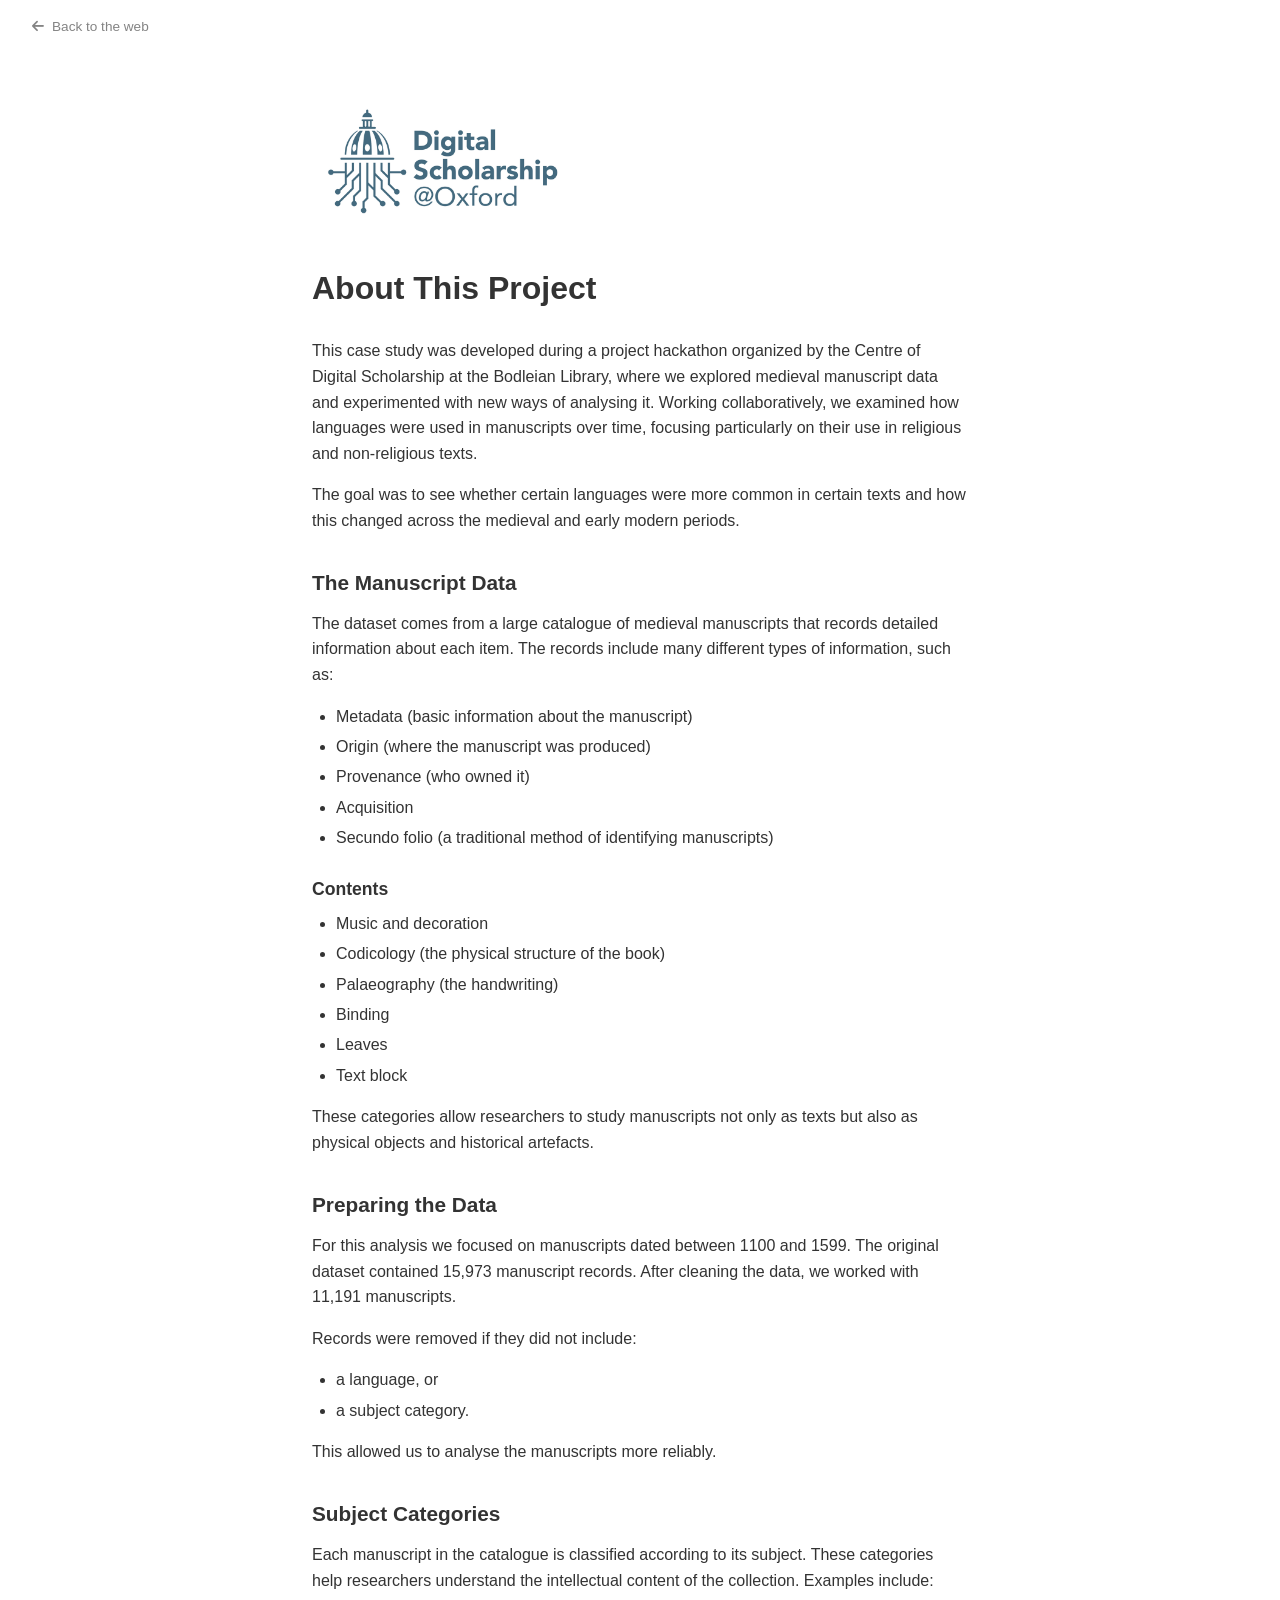
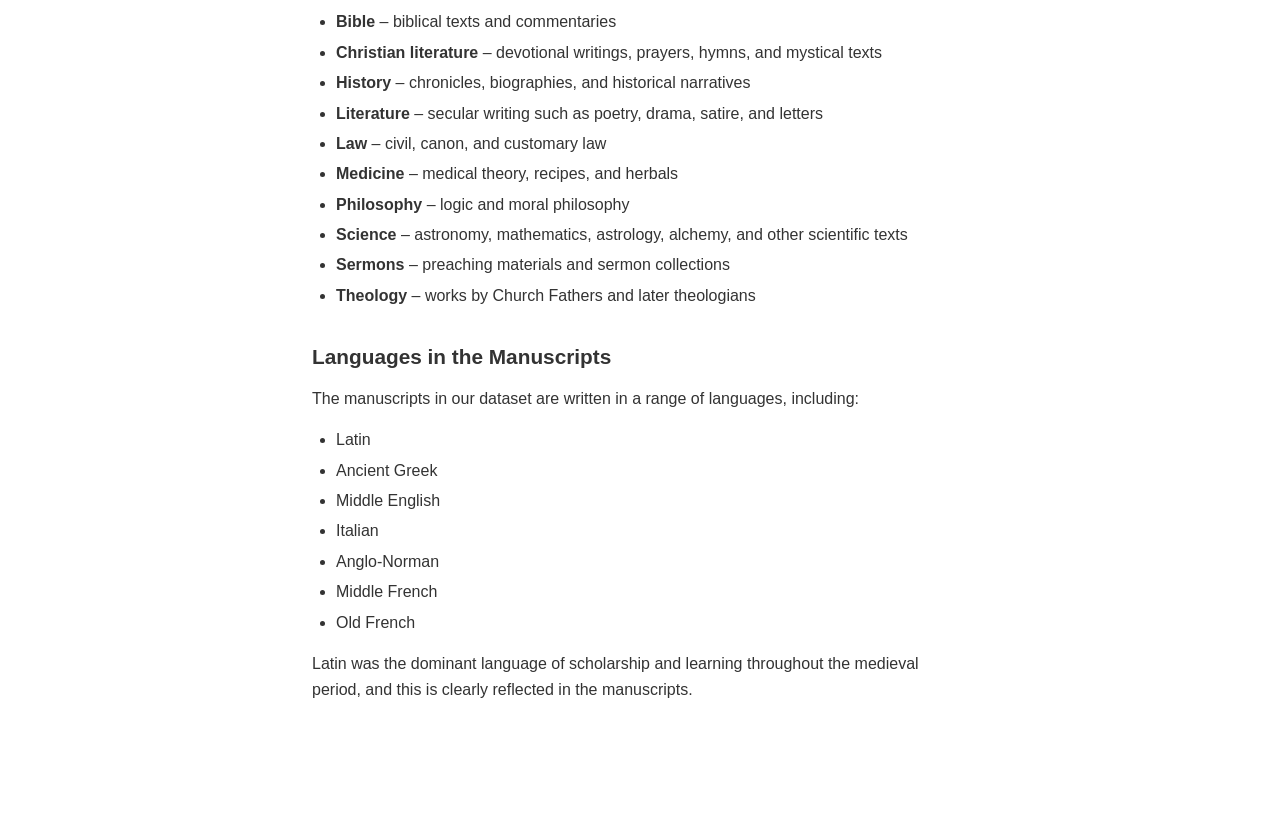
==== about.html @ 06410623 "web inicial" ====
<!DOCTYPE html>
<html lang="en">
<head>
  <meta charset="UTF-8" />
  <meta name="viewport" content="width=device-width, initial-scale=1.0" />
  <title>About – Languages of Knowledge</title>
  <link rel="stylesheet" href="https://cdnjs.cloudflare.com/ajax/libs/font-awesome/6.4.0/css/all.min.css" />
  <link rel="stylesheet" href="style.css" />
</head>
<body>

  <!-- BACK BUTTON -->
  <a href="index.html" class="back-link">
    <i class="fa-solid fa-arrow-left" aria-hidden="true"></i>
    Back to the web
  </a>

  <section id="info">
    <div class="intro-content">

      <img src="data/logo.png" alt="Digital Scholarship @Oxford" class="about-logo" />

      <h1>About This Project</h1>
      <p>
        This case study was developed during a project hackathon organized by the Centre of Digital Scholarship at the Bodleian Library, where we explored medieval manuscript data and experimented with new ways of analysing it. Working collaboratively, we examined how languages were used in manuscripts over time, focusing particularly on their use in religious and non-religious texts.
      </p>
      <p>
        The goal was to see whether certain languages were more common in certain texts and how this changed across the medieval and early modern periods.
      </p>

      <h2>The Manuscript Data</h2>
      <p>
        The dataset comes from a large catalogue of medieval manuscripts that records detailed information about each item. The records include many different types of information, such as:
      </p>
      <ul>
        <li>Metadata (basic information about the manuscript)</li>
        <li>Origin (where the manuscript was produced)</li>
        <li>Provenance (who owned it)</li>
        <li>Acquisition</li>
        <li>Secundo folio (a traditional method of identifying manuscripts)</li>
      </ul>

      <h3>Contents</h3>
      <ul>
        <li>Music and decoration</li>
        <li>Codicology (the physical structure of the book)</li>
        <li>Palaeography (the handwriting)</li>
        <li>Binding</li>
        <li>Leaves</li>
        <li>Text block</li>
      </ul>
      <p>These categories allow researchers to study manuscripts not only as texts but also as physical objects and historical artefacts.</p>

      <h2>Preparing the Data</h2>
      <p>For this analysis we focused on manuscripts dated between 1100 and 1599. The original dataset contained 15,973 manuscript records. After cleaning the data, we worked with 11,191 manuscripts.</p>
      <p>Records were removed if they did not include:</p>
      <ul>
        <li>a language, or</li>
        <li>a subject category.</li>
      </ul>
      <p>This allowed us to analyse the manuscripts more reliably.</p>

      <h2>Subject Categories</h2>
      <p>Each manuscript in the catalogue is classified according to its subject. These categories help researchers understand the intellectual content of the collection. Examples include:</p>
      <ul>
        <li><strong>Bible</strong> – biblical texts and commentaries</li>
        <li><strong>Christian literature</strong> – devotional writings, prayers, hymns, and mystical texts</li>
        <li><strong>History</strong> – chronicles, biographies, and historical narratives</li>
        <li><strong>Literature</strong> – secular writing such as poetry, drama, satire, and letters</li>
        <li><strong>Law</strong> – civil, canon, and customary law</li>
        <li><strong>Medicine</strong> – medical theory, recipes, and herbals</li>
        <li><strong>Philosophy</strong> – logic and moral philosophy</li>
        <li><strong>Science</strong> – astronomy, mathematics, astrology, alchemy, and other scientific texts</li>
        <li><strong>Sermons</strong> – preaching materials and sermon collections</li>
        <li><strong>Theology</strong> – works by Church Fathers and later theologians</li>
      </ul>

      <h2>Languages in the Manuscripts</h2>
      <p>The manuscripts in our dataset are written in a range of languages, including:</p>
      <ul>
        <li>Latin</li>
        <li>Ancient Greek</li>
        <li>Middle English</li>
        <li>Italian</li>
        <li>Anglo-Norman</li>
        <li>Middle French</li>
        <li>Old French</li>
      </ul>
      <p>Latin was the dominant language of scholarship and learning throughout the medieval period, and this is clearly reflected in the manuscripts.</p>

    </div>
  </section>

</body>
</html>
---- style.css ----
/* ═══════════════════════════
   RESET Y BASE
═══════════════════════════ */

* {
  margin: 0;
  padding: 0;
  box-sizing: border-box;
}

/* variables de color */
:root {
  --color-bg: #ffffff;
  --color-text: #333333;

html { font-size: 16px; }

body {
  font-family: sans-serif, system-ui, -apple-system, BlinkMacSystemFont, 'Segoe UI', Roboto, Oxygen, Ubuntu, Cantarell, 'Open Sans', 'Helvetica Neue', sans-serif;
  background: var(--color-bg);
  color: var(--color-text);
  line-height: 1.6;
}

a     { color: inherit; }
img   { max-width: 100%; display: block; }


/* ═══════════════════════════
   HERO
═══════════════════════════ */

#hero {
  position: relative;
  height: 100vh;
  display: flex;
  align-items: center;
  justify-content: center;
  text-align: center;
  padding: 2rem;
  background: var(--color-text);
  color: var(--color-bg);
}

.hero-content  { max-width: 640px; }

.hero-label {
  font-size: 0.85rem;
  letter-spacing: 0.1em;
  text-transform: uppercase;
  opacity: 0.6;
  margin-bottom: 1rem;
}

#hero h1 {
  font-size: 3rem;
  margin-bottom: 1rem;
}

.hero-description {
  font-size: 1rem;
  line-height: 1.5;
  max-width: 36rem;
  margin: 0 auto 2rem;
  opacity: 0.8;
  text-align: center;
}

.hero-arrow {
  position: absolute;
  bottom: 3rem;
  left: 50%;
  transform: translateX(-50%);
  display: flex;
  flex-direction: column;
  align-items: center;
  gap: 0.5rem;
}

.arrow-label {
  color: #ffffff;
  font-size: 0.75rem;
  opacity: 0.5;
  text-transform: uppercase;
  letter-spacing: 0.05em;
}

.arrow-bounce {
  display: block;
  width: 1.2rem;
  height: 1.2rem;
  border-right: 2px solid rgba(255,255,255,0.6);
  border-bottom: 2px solid rgba(255,255,255,0.6);
  transform: rotate(45deg);
}




.hero-about-btn {
  display: inline-block;
  margin: 1rem 0 1.5rem;
  padding: 0.45rem 1.1rem;
  border: 1px solid rgba(255,255,255,0.5);
  border-radius: 2rem;
  font-size: 0.8rem;
  letter-spacing: 0.04em;
  color: #ffffff;
  text-decoration: none;
  transition: background 0.2s, border-color 0.2s;
}

.hero-about-btn:hover {
  background: rgba(255,255,255,0.1);
  border-color: #ffffff;
}

/* about */

.back-link {
  display: inline-flex;
  align-items: center;
  gap: 0.5rem;
  padding: 1rem 2rem;
  font-size: 0.85rem;
  color: var(--color-text);
  text-decoration: none;
  opacity: 0.6;
  transition: opacity 0.2s;
}

.back-link:hover { opacity: 1; }

#info {
  max-width: 720px;
  margin: 0 auto;
  padding: 3rem 2rem 6rem;
}

#info h1 { font-size: 2rem; margin-bottom: 1.5rem; }
#info h2 { font-size: 1.3rem; margin: 2rem 0 0.75rem; }
#info h3 { font-size: 1.1rem; margin: 1.5rem 0 0.5rem; }
#info p  { margin-bottom: 1rem; }
#info ul { margin: 0.5rem 0 1rem 1.5rem; }
#info li { margin-bottom: 0.3rem; }

.about-logo {
  display: block;
  max-width: 260px;
  margin: 0 0 2.5rem;
}


#scroll-container {
  display: flex;
  align-items: flex-start;
}

/* Columna izquierda */
#steps {
  width: 40%;
  padding: 0 2rem 0 3rem;
}

/* Columna derecha: sticky */
#graphic {
  width: 60%;
  position: sticky;
  top: 0;
  height: 100vh;
  display: flex;
  align-items: center;
  justify-content: center;
}


/*   STEPS */

.step {
  min-height: 85vh;
  display: flex;
  align-items: center;
}

.step-content {
  padding: 1.5rem 2rem;
  transition: border-color 0.3s ease;
}

.step-content.active {
  border-left-color: #222222;
}

.step-content h2 {
  font-size: 1.3rem;
  margin-bottom: 0.75rem;
}

.step-content p {
  font-size: 0.95rem;
  opacity: 0.85;
}

#chart-panel {
  display: flex;
  flex-direction: column;
  align-items: center;
  justify-content: center;
  width: 100%;
  height: 100%;
  padding: 2rem;
}

#chart-display {
  display: flex;
  align-items: center;
  justify-content: center;
  width: 100%;
  flex: 1;
}

#chart-display img,
#chart-display object {
  max-height: 75vh;
  width: 100%;
  object-fit: contain;
  transition: opacity 0.3s ease;
}

#chart-img {
  max-height: 75vh;
  width: auto;
  object-fit: contain;
  transition: opacity 0.3s ease;
}

#chart-caption {
  margin-top: 1rem;
  font-size: 0.8rem;
  opacity: 0.55;
  text-align: center;
  max-width: 480px;
}


/* 
   FOOTER */

#footer {
  padding: 4rem 3rem;
  text-align: center;
  background: #111111;
  color: #ffffff;
  font-size: 0.9rem;
  line-height: 1.8;
}

#footer a {
  color: #ffffff;
  text-decoration: underline;
}

.footer-desc {
  max-width: 560px;
  margin: 0 auto 1.2rem;
  opacity: 0.75;
  font-size: 0.9rem;
}

.footer-team {
  font-size: 0.85rem;
  opacity: 0.5;
  letter-spacing: 0.02em;
  margin-bottom: 1.2rem;
}

.footer-link {
  margin-bottom: 1.2rem;
}

.footer-link a {
  display: inline-flex;
  align-items: center;
  gap: 0.4rem;
  text-decoration: none;
  border: 1px solid rgba(255,255,255,0.3);
  border-radius: 2rem;
  padding: 0.35rem 1rem;
  font-size: 0.85rem;
  transition: border-color 0.2s;
}

.footer-link a:hover {
  border-color: #ffffff;
}

.footer-credit {
  opacity: 0.3;
  font-size: 0.75rem;
}


/* responsive */

@media (max-width: 768px) {
  #scroll-container { flex-direction: column; }
  #steps, #graphic  { width: 100%; }
  #graphic          { position: relative; height: 60vh; }
}
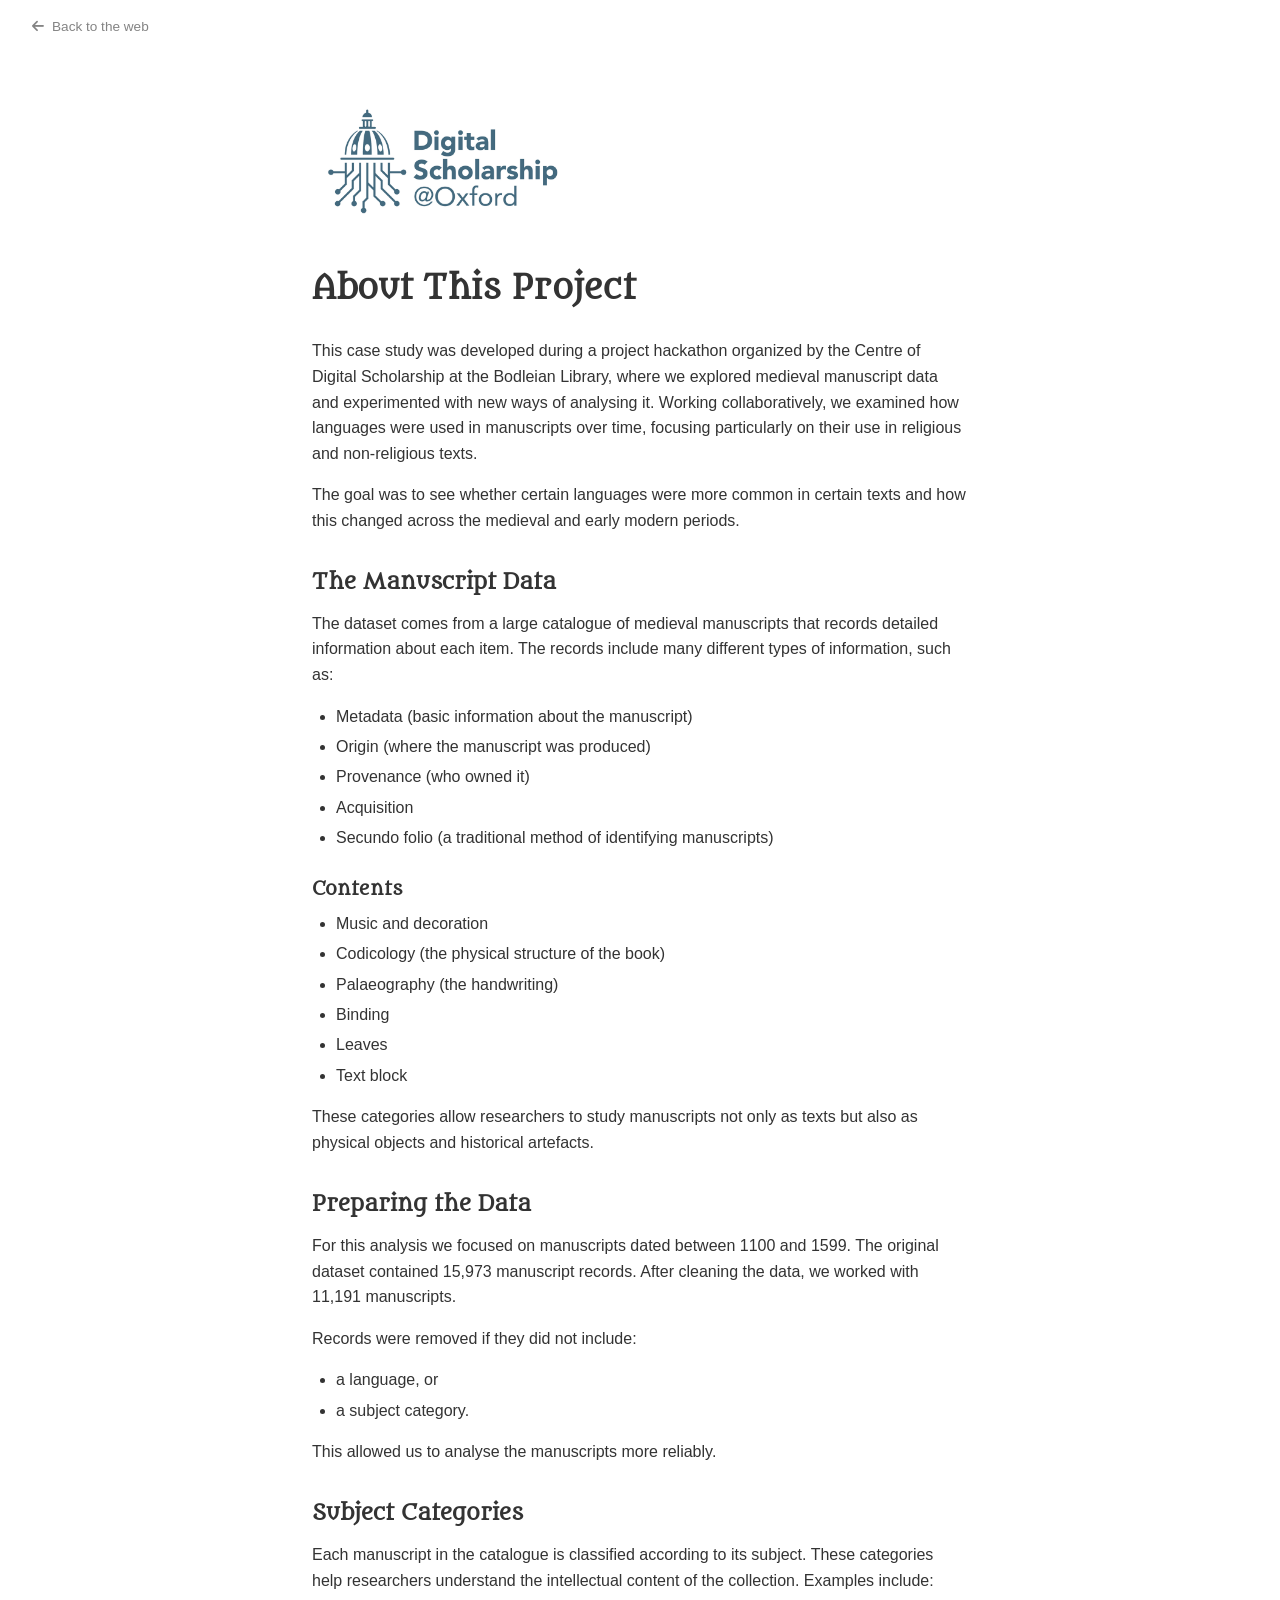
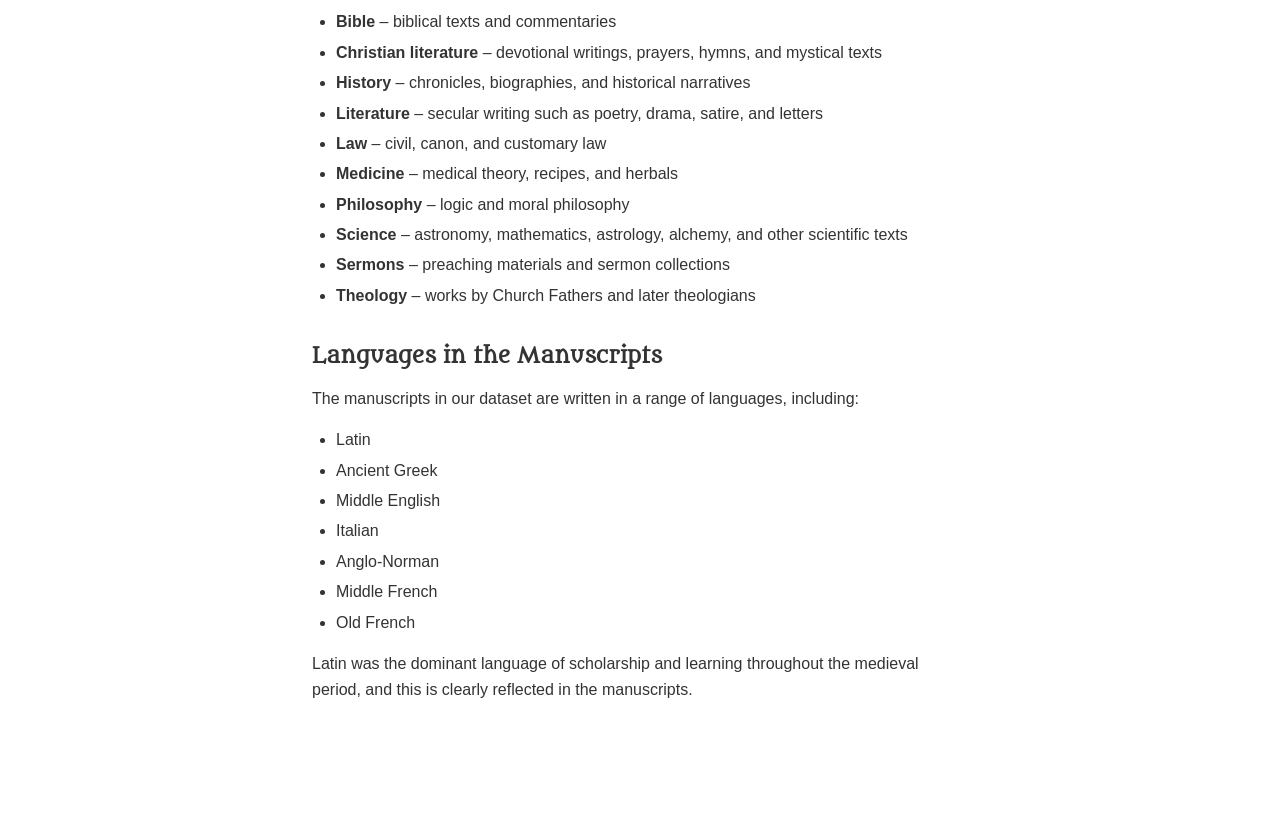
==== commit 2b9701a7: "v2" ====
--- a/about.html
+++ b/about.html
@@ -4,6 +4,9 @@
   <meta charset="UTF-8" />
   <meta name="viewport" content="width=device-width, initial-scale=1.0" />
   <title>About – Languages of Knowledge</title>
+  <link rel="preconnect" href="https://fonts.googleapis.com">
+  <link rel="preconnect" href="https://fonts.gstatic.com" crossorigin>
+  <link href="https://fonts.googleapis.com/css2?family=Metamorphous&display=swap" rel="stylesheet">
   <link rel="stylesheet" href="https://cdnjs.cloudflare.com/ajax/libs/font-awesome/6.4.0/css/all.min.css" />
   <link rel="stylesheet" href="style.css" />
 </head>
--- a/style.css
+++ b/style.css
@@ -12,14 +12,19 @@
 :root {
   --color-bg: #ffffff;
   --color-text: #333333;
+}
 
 html { font-size: 16px; }
 
 body {
-  font-family: sans-serif, system-ui, -apple-system, BlinkMacSystemFont, 'Segoe UI', Roboto, Oxygen, Ubuntu, Cantarell, 'Open Sans', 'Helvetica Neue', sans-serif;
+  font-family: 'Segoe UI', Roboto, 'Helvetica Neue', Arial, sans-serif;
   background: var(--color-bg);
   color: var(--color-text);
   line-height: 1.6;
+}
+
+h1, h2, h3, h4 {
+  font-family: 'Metamorphous', serif;
 }
 
 a     { color: inherit; }
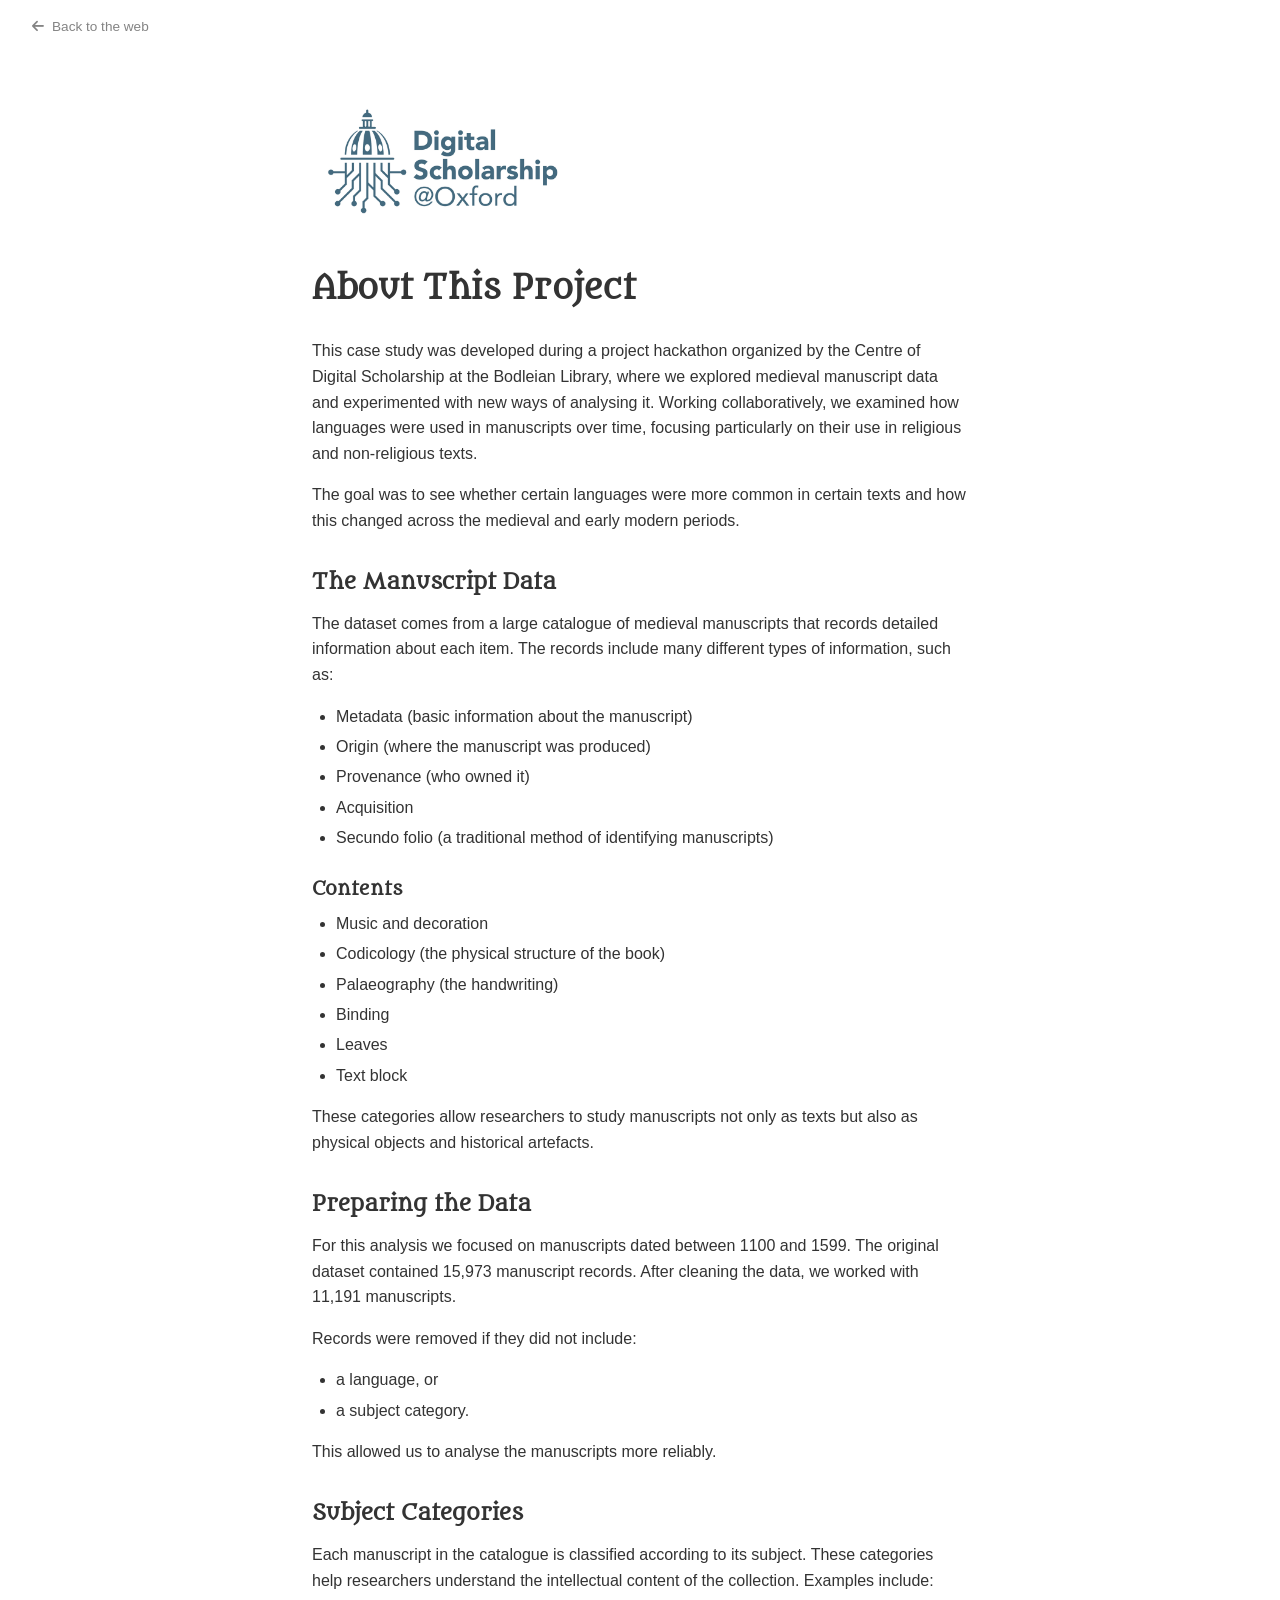
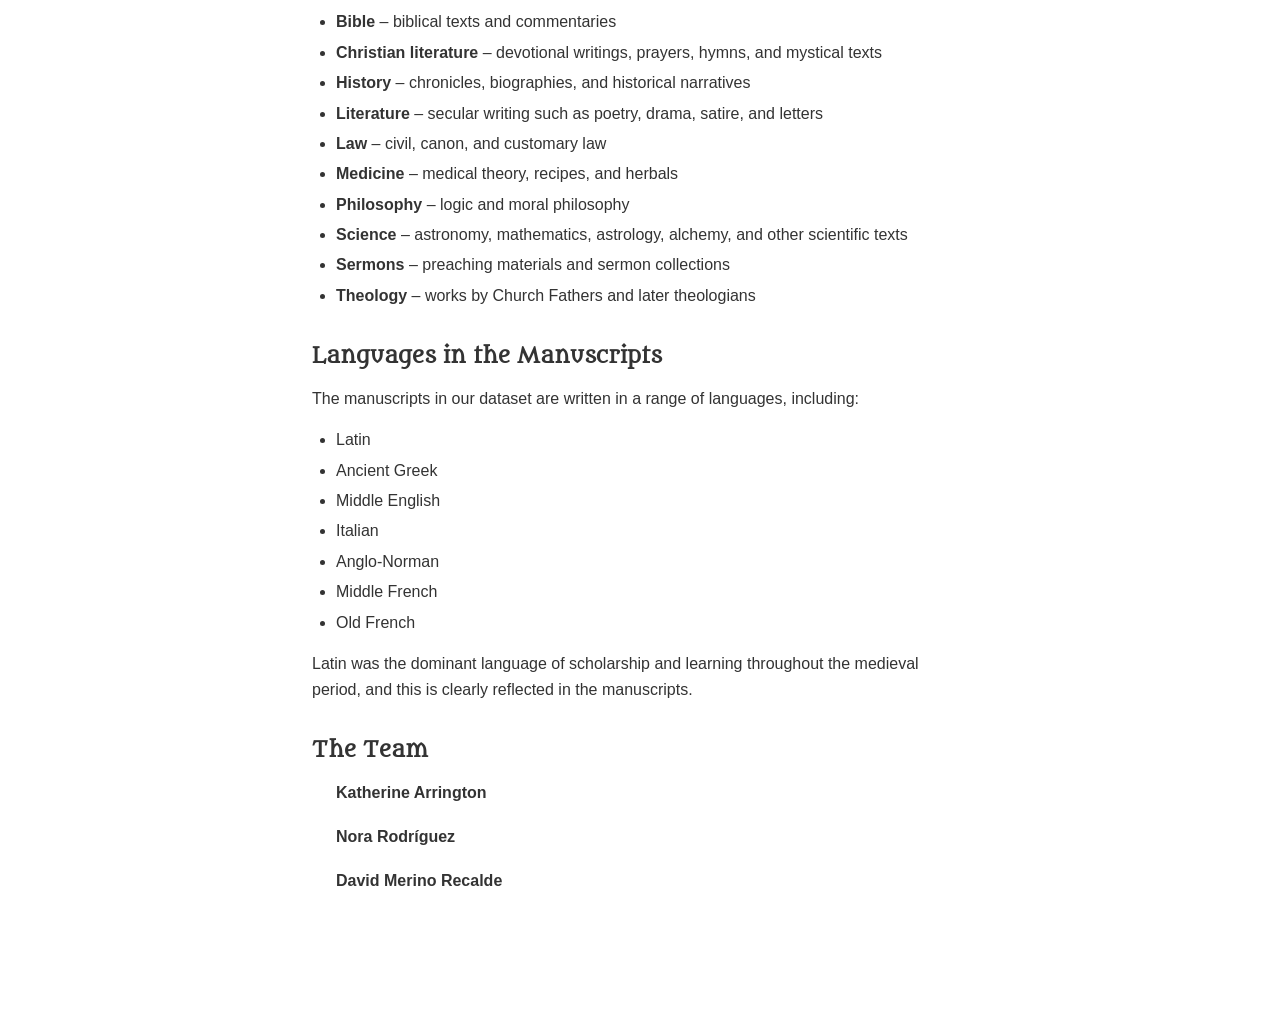
==== commit 4582536e: "v4" ====
--- a/about.html
+++ b/about.html
@@ -91,6 +91,22 @@
       </ul>
       <p>Latin was the dominant language of scholarship and learning throughout the medieval period, and this is clearly reflected in the manuscripts.</p>
 
+      <h2>The Team</h2>
+      <ul class="team-list">
+        <li>
+          <strong>Katherine Arrington</strong>
+          <span></span>
+        </li>
+        <li>
+          <strong>Nora Rodríguez</strong>
+          <span></span>
+        </li>
+        <li>
+          <strong>David Merino Recalde</strong>
+          <span></span>
+        </li>
+      </ul>
+
     </div>
   </section>
 
--- a/style.css
+++ b/style.css
@@ -1,6 +1,3 @@
-/* ═══════════════════════════
-   RESET Y BASE
-═══════════════════════════ */
 
 * {
   margin: 0;
@@ -31,9 +28,7 @@
 img   { max-width: 100%; display: block; }
 
 
-/* ═══════════════════════════
-   HERO
-═══════════════════════════ */
+/* hero*/
 
 #hero {
   position: relative;
@@ -149,6 +144,29 @@
 #info ul { margin: 0.5rem 0 1rem 1.5rem; }
 #info li { margin-bottom: 0.3rem; }
 
+.team-list {
+  list-style: none;
+  margin-left: 0;
+  display: flex;
+  flex-direction: column;
+  gap: 0.75rem;
+}
+
+.team-list li {
+  display: flex;
+  flex-direction: column;
+  gap: 0.1rem;
+}
+
+.team-list strong {
+  font-size: 1rem;
+}
+
+.team-list span {
+  font-size: 0.85rem;
+  opacity: 0.55;
+}
+
 .about-logo {
   display: block;
   max-width: 260px;
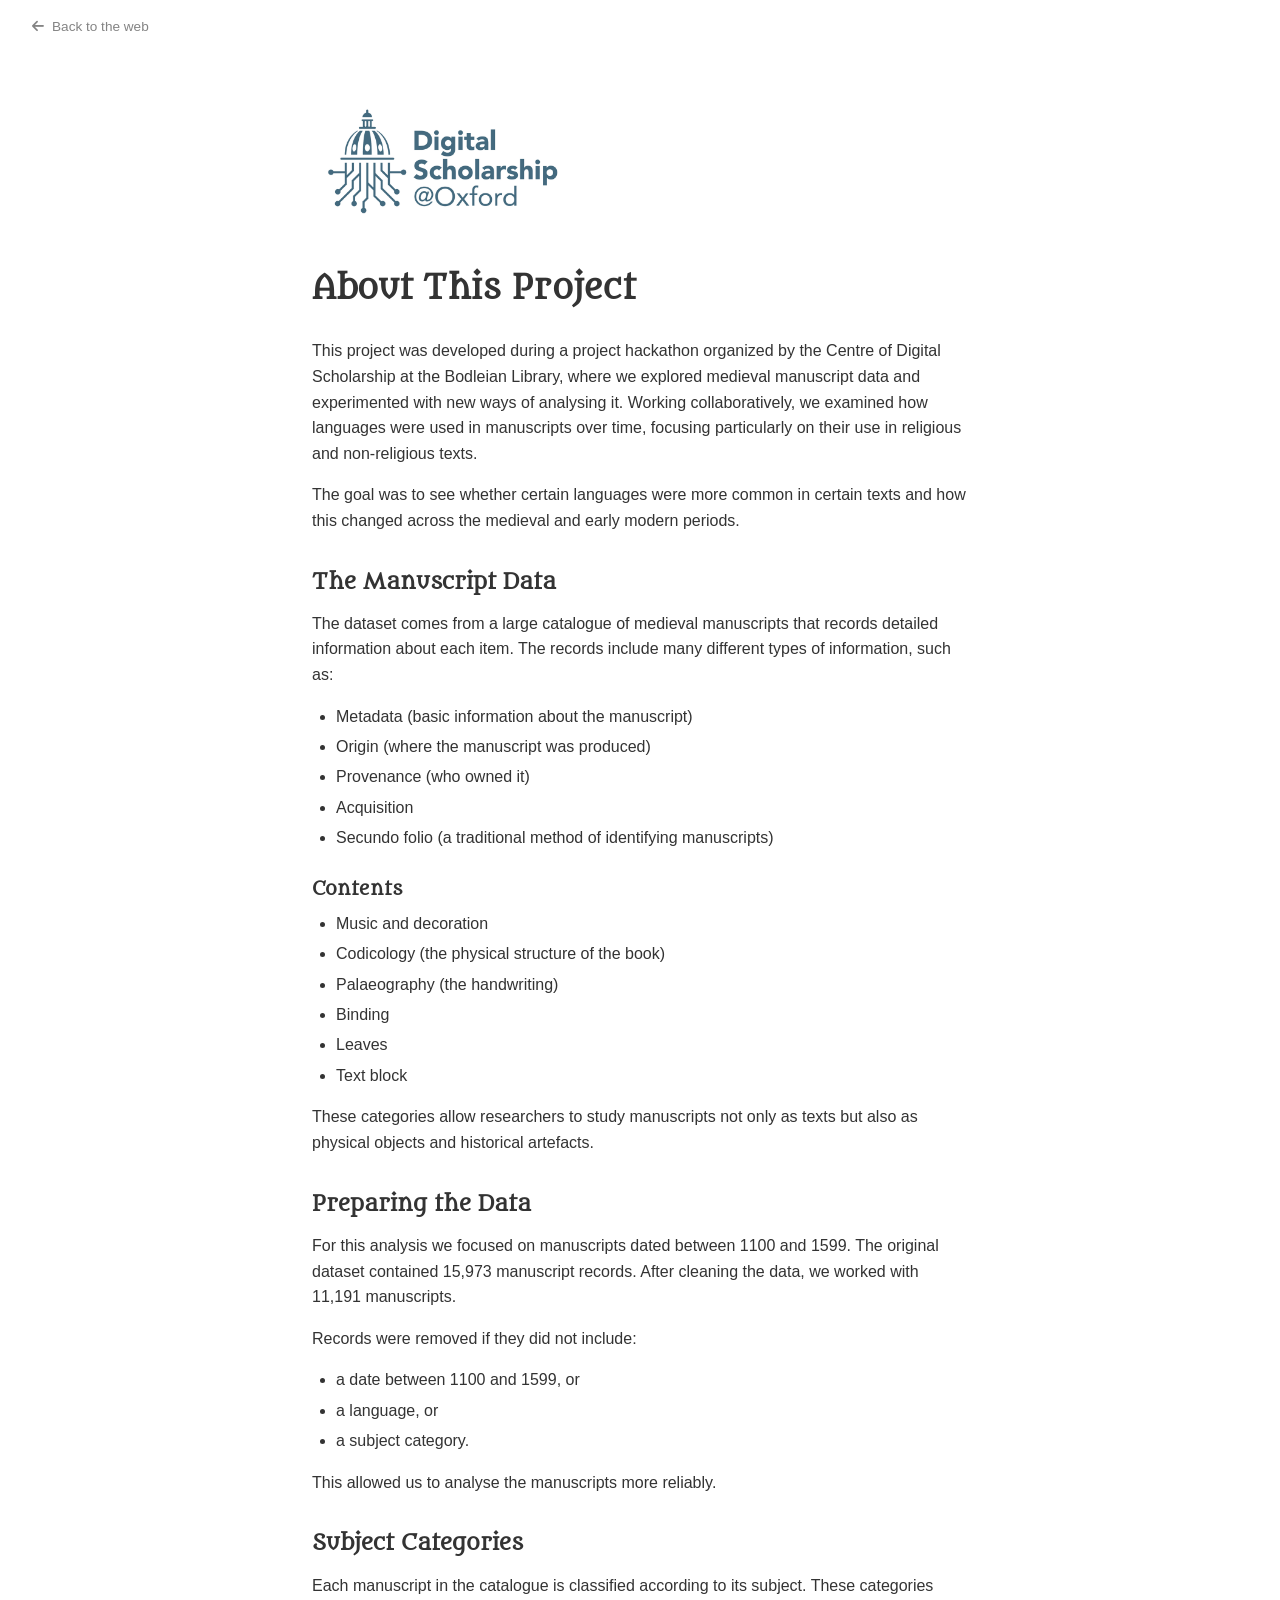
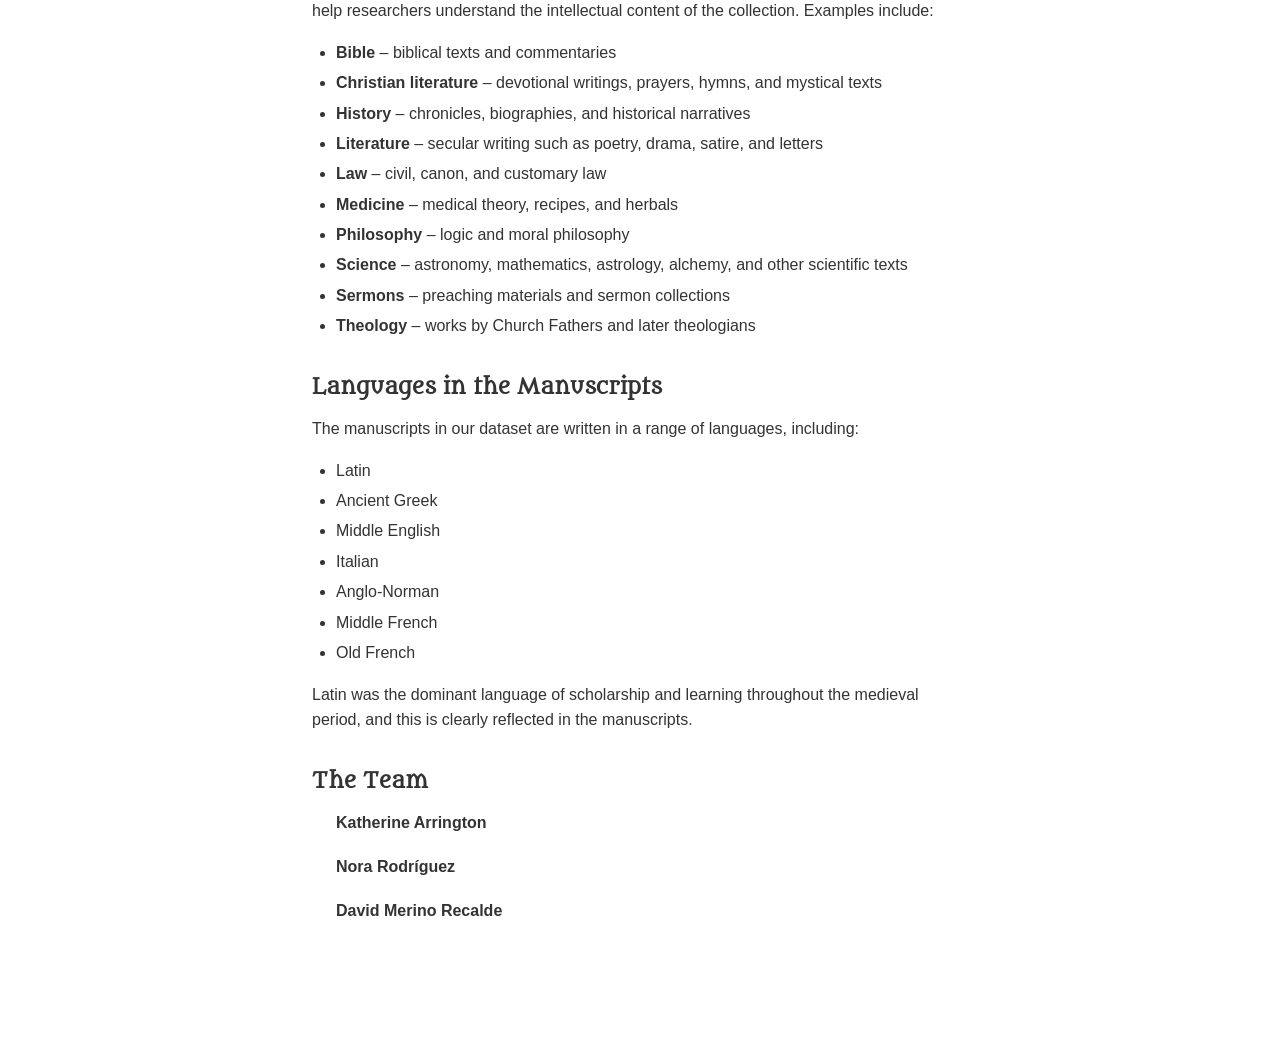
==== commit 55b6f805: "Update about.html" ====
--- a/about.html
+++ b/about.html
@@ -25,7 +25,7 @@
 
       <h1>About This Project</h1>
       <p>
-        This case study was developed during a project hackathon organized by the Centre of Digital Scholarship at the Bodleian Library, where we explored medieval manuscript data and experimented with new ways of analysing it. Working collaboratively, we examined how languages were used in manuscripts over time, focusing particularly on their use in religious and non-religious texts.
+        This project was developed during a project hackathon organized by the Centre of Digital Scholarship at the Bodleian Library, where we explored medieval manuscript data and experimented with new ways of analysing it. Working collaboratively, we examined how languages were used in manuscripts over time, focusing particularly on their use in religious and non-religious texts.
       </p>
       <p>
         The goal was to see whether certain languages were more common in certain texts and how this changed across the medieval and early modern periods.
@@ -58,6 +58,7 @@
       <p>For this analysis we focused on manuscripts dated between 1100 and 1599. The original dataset contained 15,973 manuscript records. After cleaning the data, we worked with 11,191 manuscripts.</p>
       <p>Records were removed if they did not include:</p>
       <ul>
+        <li>a date between 1100 and 1599, or</li>
         <li>a language, or</li>
         <li>a subject category.</li>
       </ul>
